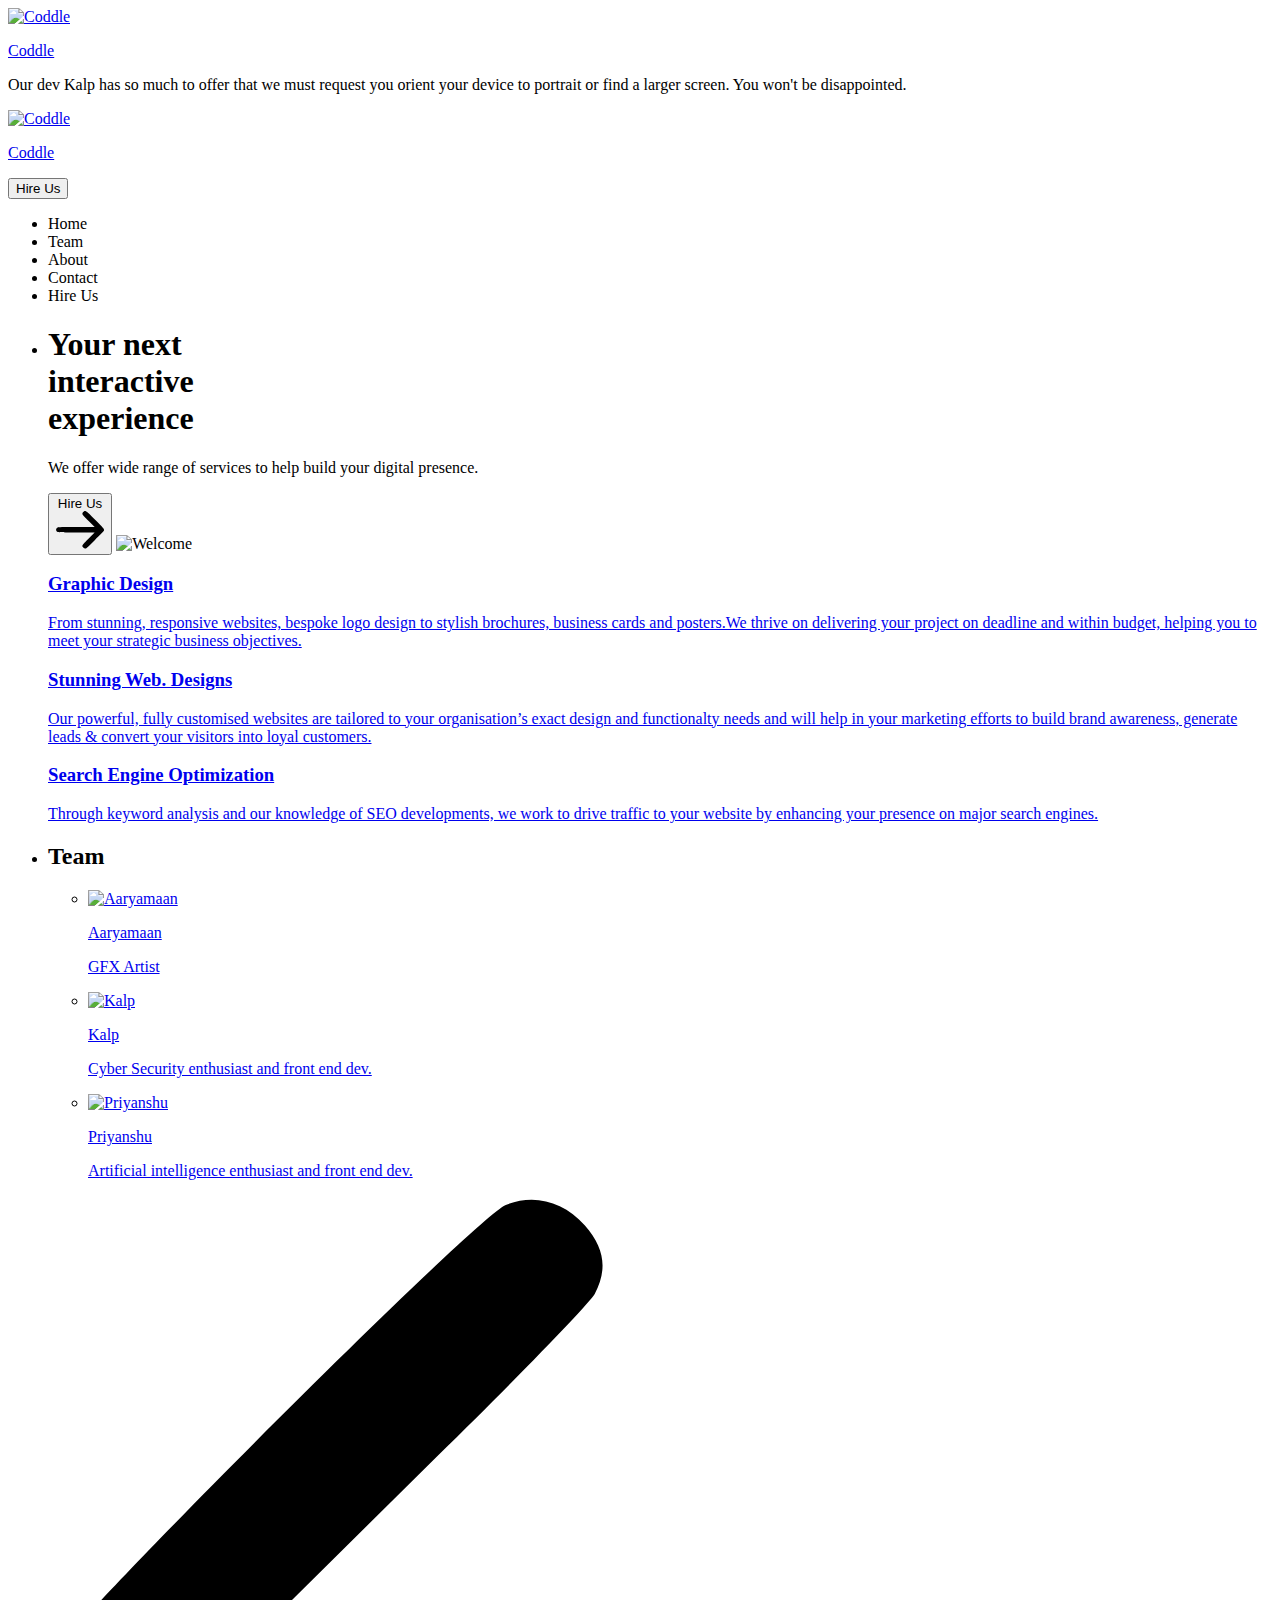
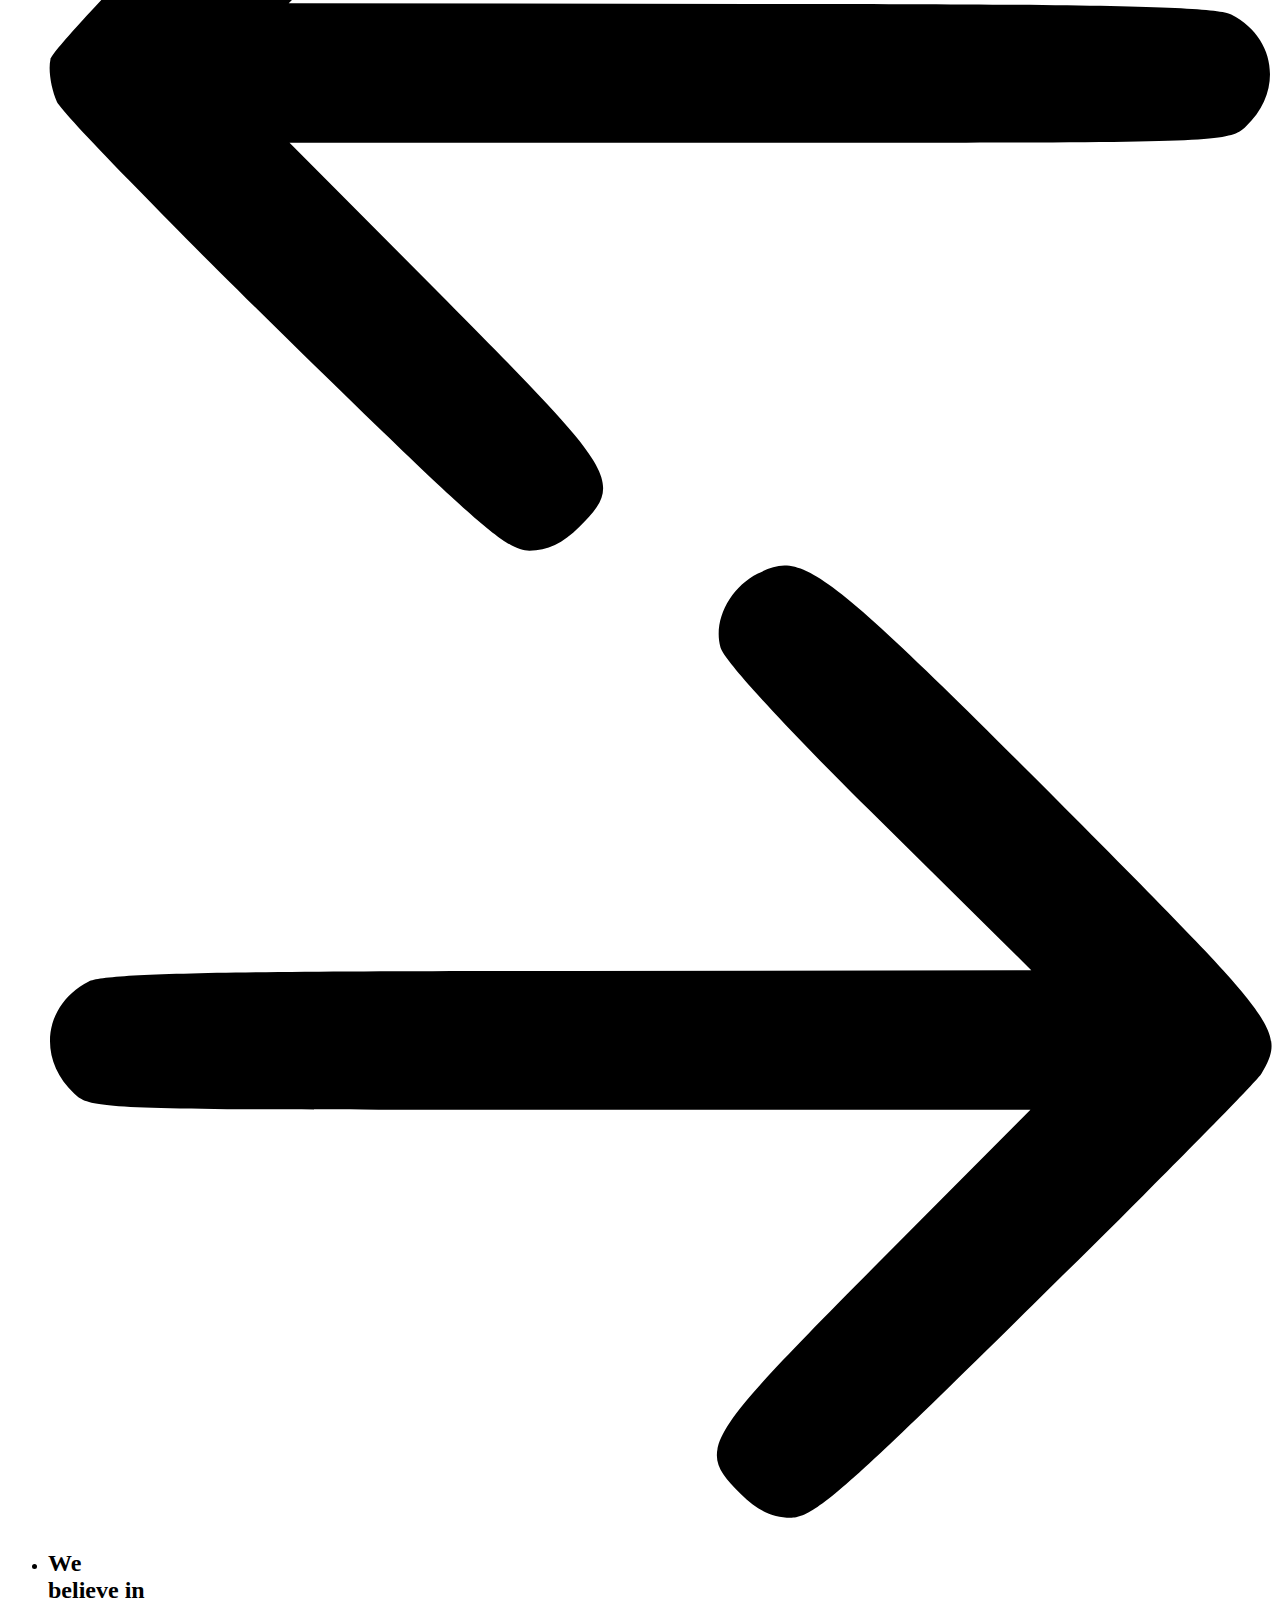
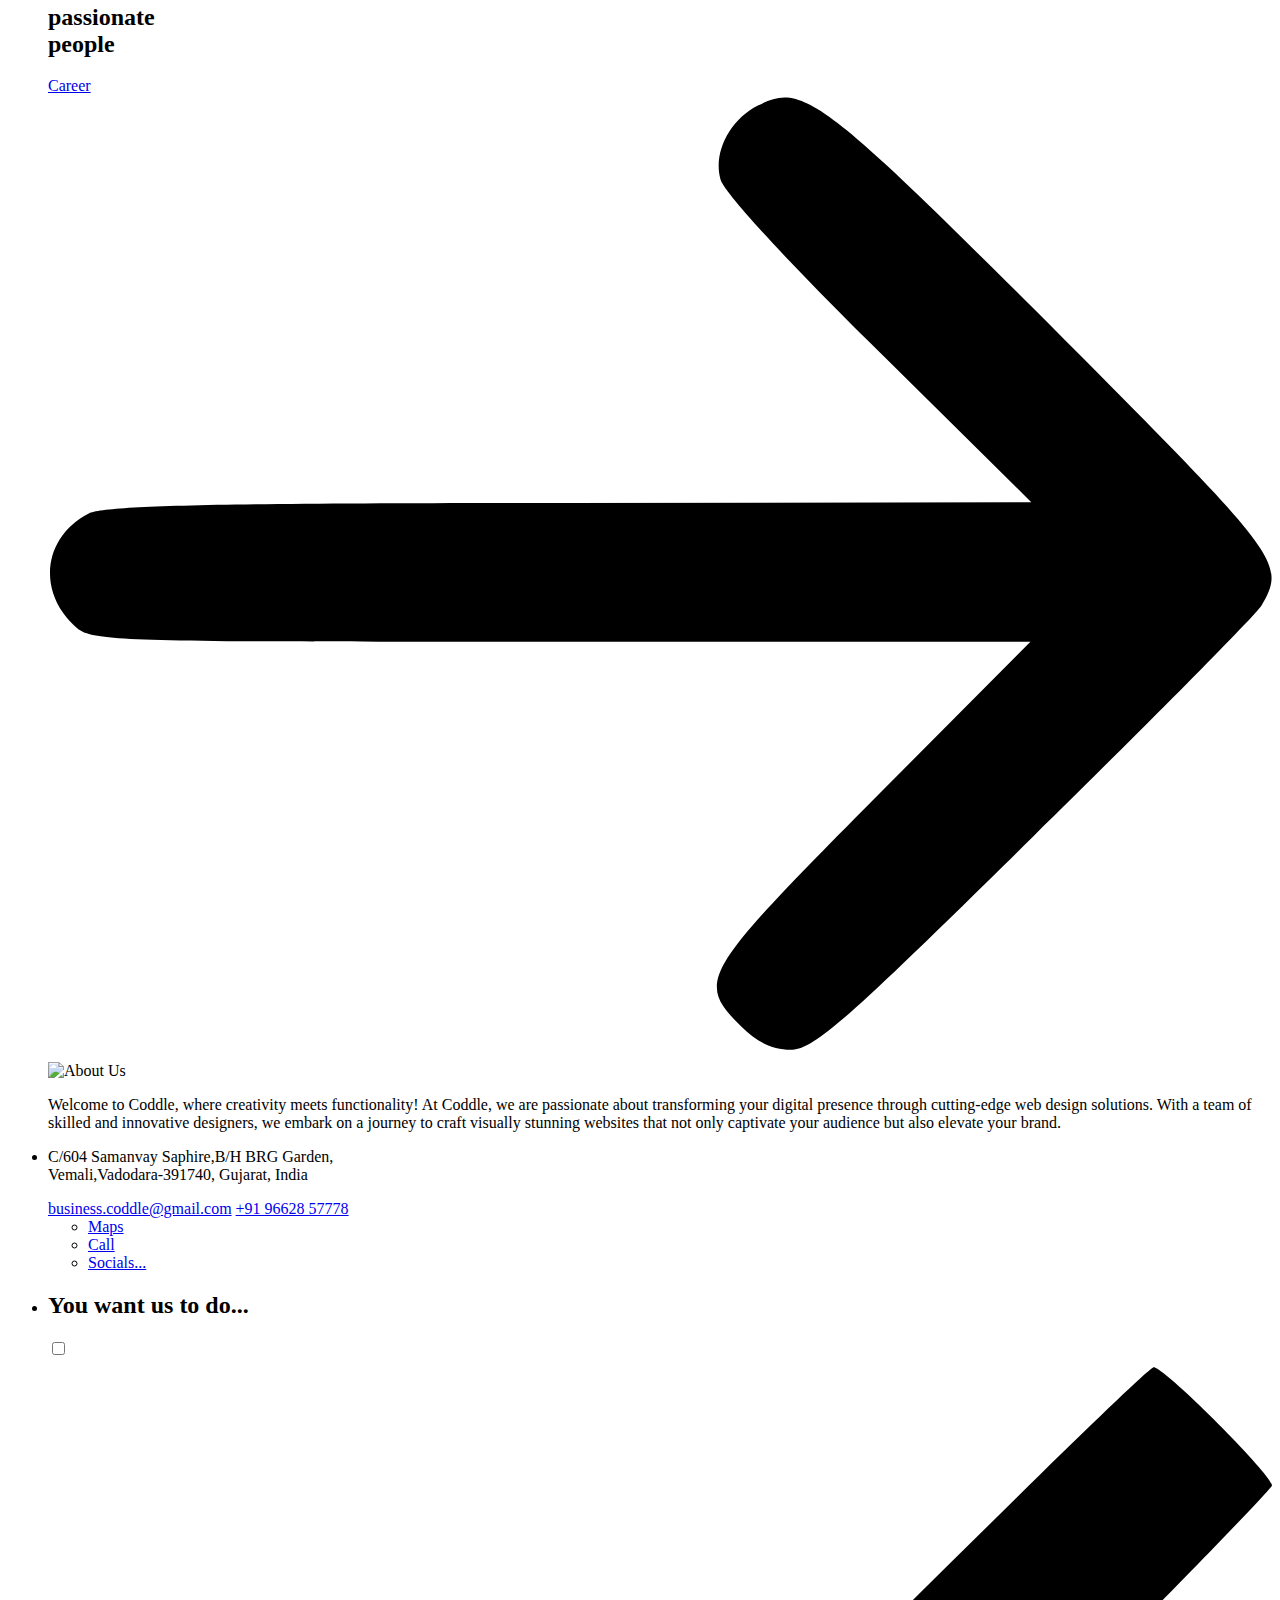
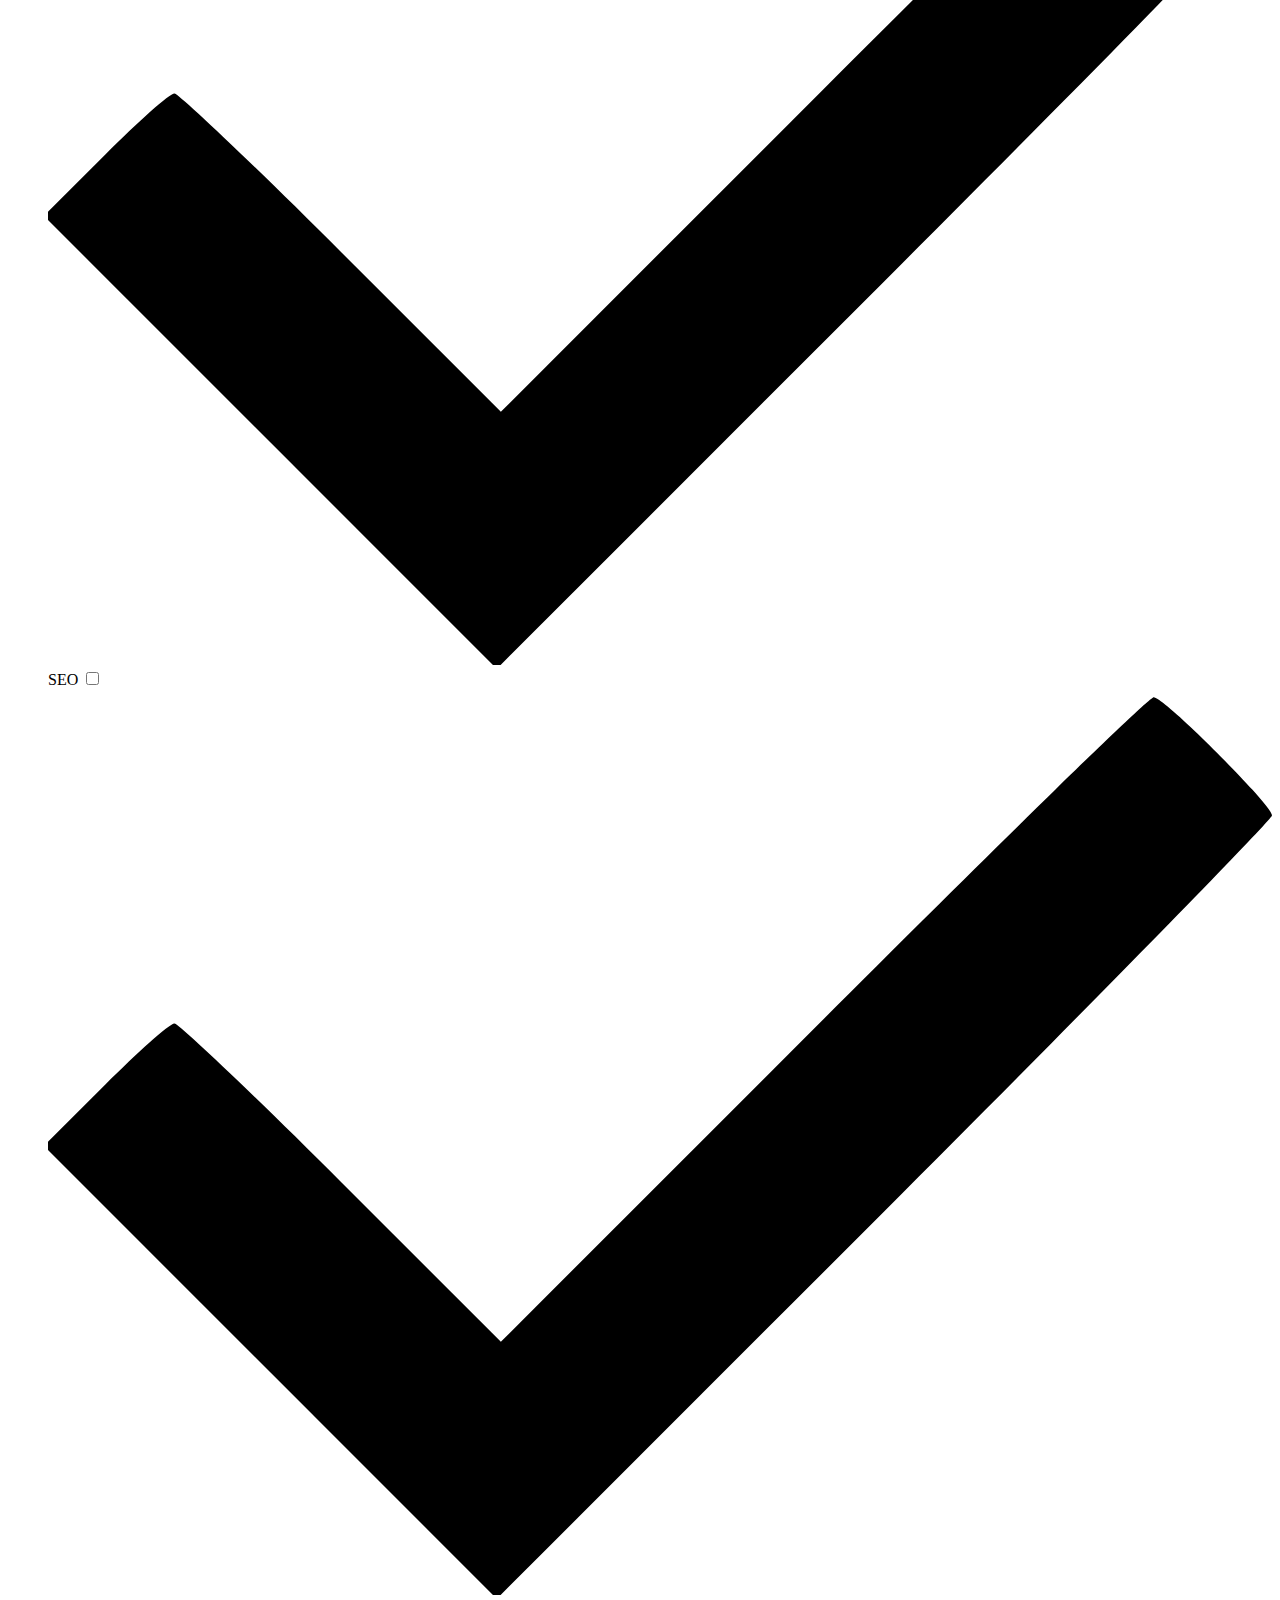
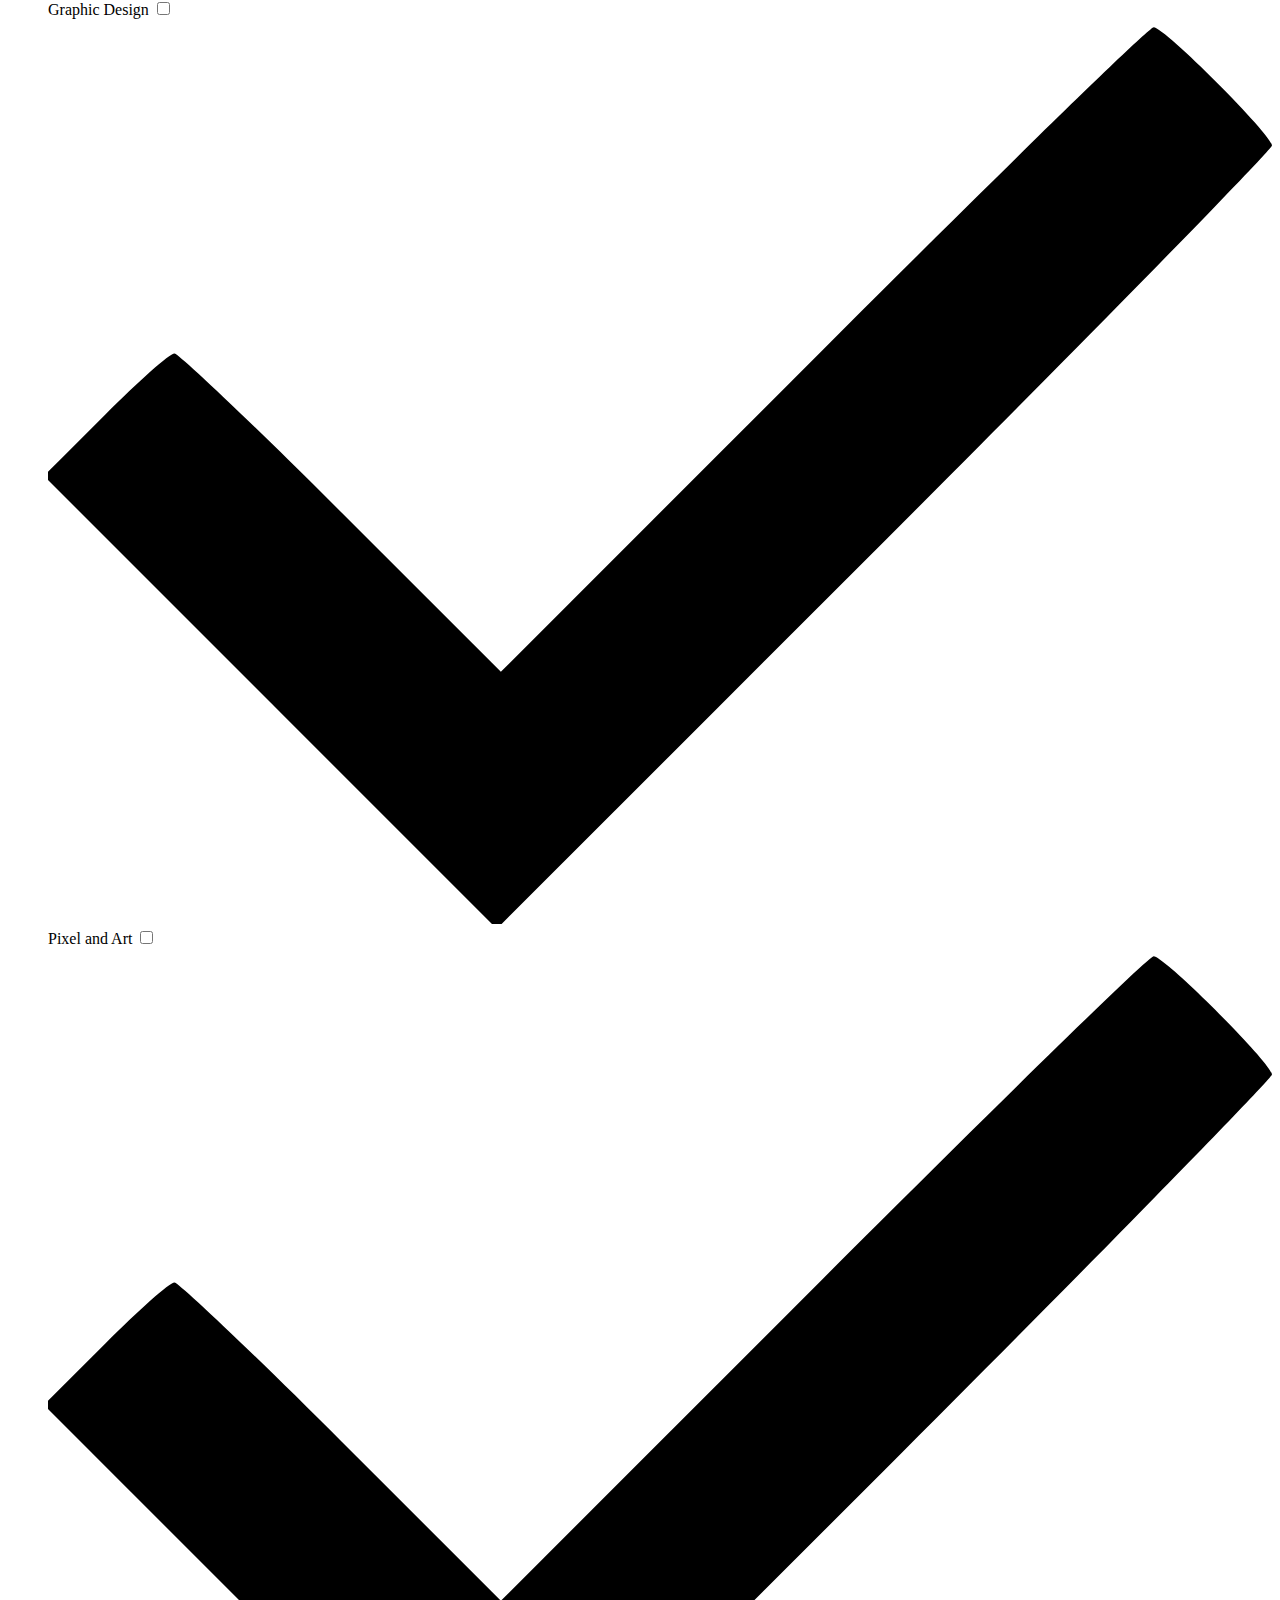
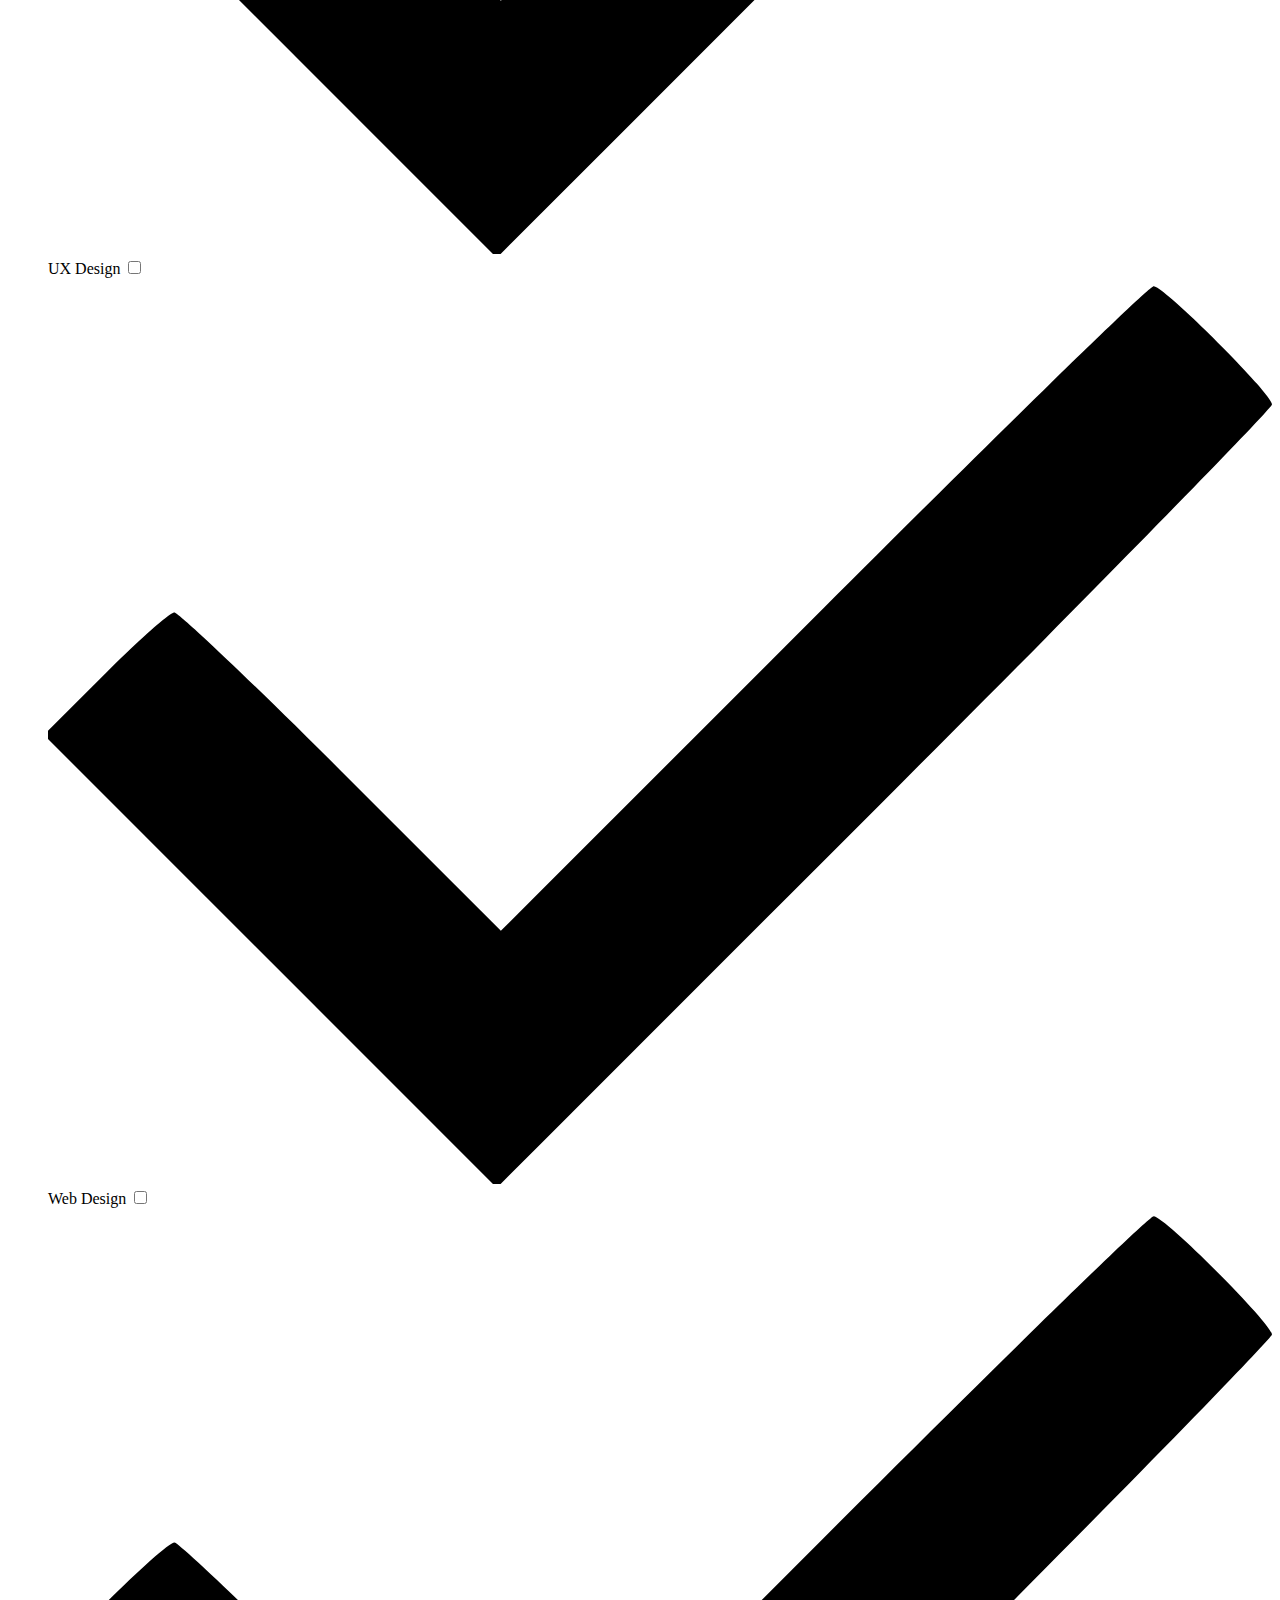
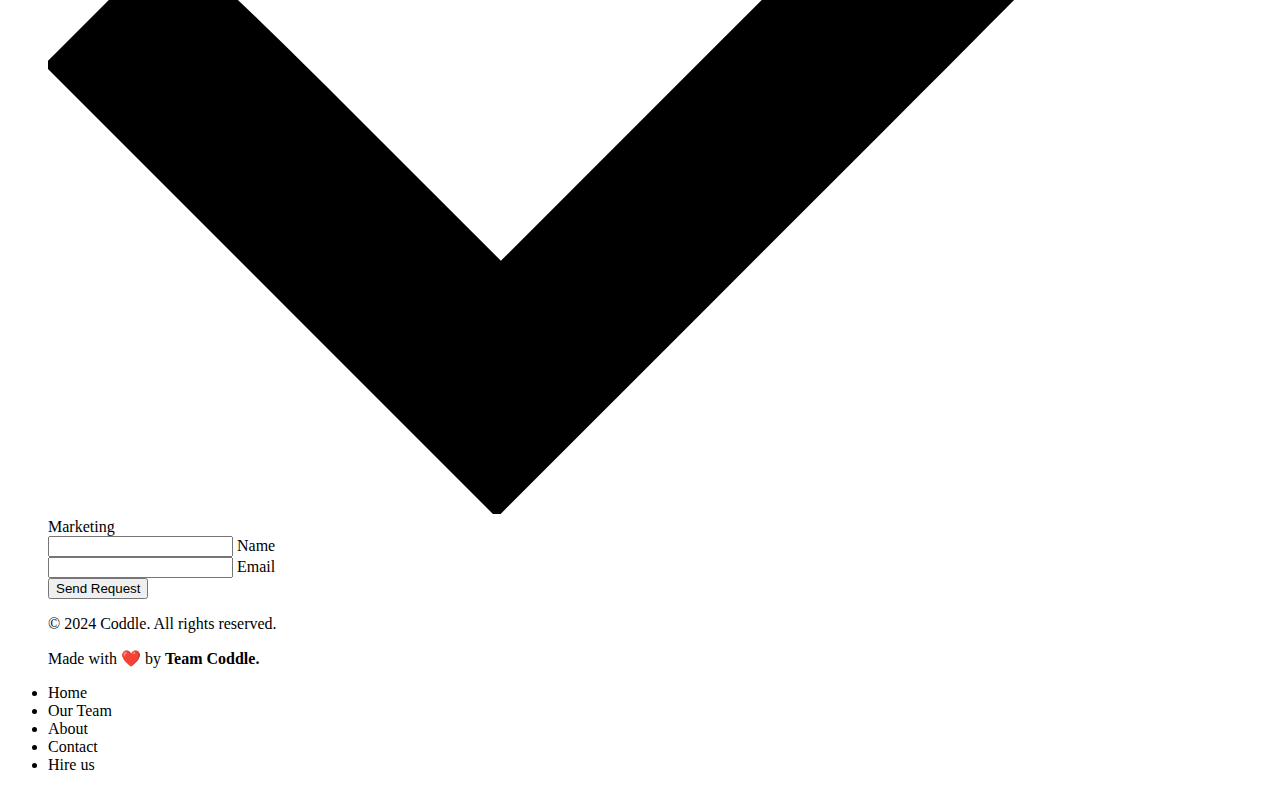
==== index.html @ 6ee75c83 "Add files via upload" ====
<!DOCTYPE html>
<html lang="en">
<head>
  <title>Coddle</title>
  <meta charset="utf-8">
  <meta name="viewport" content="width=device-width, initial-scale=1">
  <meta http-equiv="X-UA-Compatible" content="IE=edge">
  <meta name="description" content="HTML5 website">
  <meta name="keywords" content="global, portfolio, html, sass, jquery">
  
  <link rel="stylesheet" href="assets/css/main.css">
  <link rel="icon" type="image/x-icon" href="assets/img/logo.png">
</head>
<body>
<!-- notification for small viewports and landscape oriented smartphones -->
<div class="device-notification">
  <a class="device-notification--logo" href="https://coddle.42web.io">
    <img src="assets/img/logo.png" alt="Coddle">
    <p>Coddle</p>
  </a>
  <p class="device-notification--message">Our dev Kalp has so much to offer that we must request you orient your device to portrait or find a larger screen. You won't be disappointed.</p>
</div>

<div class="perspective effect-rotate-left">
  <div class="container"><div class="outer-nav--return"></div>
    <div id="viewport" class="l-viewport">
      <div class="l-wrapper">
        <header class="header">
          <a class="header--logo" href="https://coddle.42web.io">
            <img src="assets/img/logo.png" alt="Coddle">
            <p>Coddle</p>
          </a>
          <button class="header--cta cta">Hire Us</button>
          <div class="header--nav-toggle">
            <span></span>
          </div>
        </header>
        <nav class="l-side-nav">
          <ul class="side-nav">
            <li class="is-active"><span>Home</span></li>
            <li><span>Team</span></li>
            <li><span>About</span></li>
            <li><span>Contact</span></li>
            <li><span>Hire Us</span></li>
            <!-- To add itmens to nav bar -->
           <!-- <li><span>Map</span></li>
            <li><span>FAQ</span></li> -->
          </ul>
        </nav>
        <ul class="l-main-content main-content">
          <li class="l-section section section--is-active">
            <div class="intro">
              <div class="intro--banner">
                <h1>Your next<br>interactive<br>experience</h1>
                <p>We offer wide range of services to help build your digital presence.</p>
                <button class="cta">Hire Us
                  <svg version="1.1" id="Layer_1" xmlns="http://www.w3.org/2000/svg" xmlns:xlink="http://www.w3.org/1999/xlink" x="0px" y="0px" viewBox="0 0 150 118" style="enable-background:new 0 0 150 118;" xml:space="preserve">
                  <g transform="translate(0.000000,118.000000) scale(0.100000,-0.100000)">
                    <path d="M870,1167c-34-17-55-57-46-90c3-15,81-100,194-211l187-185l-565-1c-431,0-571-3-590-13c-55-28-64-94-18-137c21-20,33-20,597-20h575l-192-193C800,103,794,94,849,39c20-20,39-29,61-29c28,0,63,30,298,262c147,144,272,271,279,282c30,51,23,60-219,304C947,1180,926,1196,870,1167z"/>
                  </g>
                  </svg>
                  <span class="btn-background"></span>
                </button>
                <img src="assets/img/introduction-visual.png" alt="Welcome">
              </div>
              <div class="intro--options">
                <a href="#0" target="_blank">
                  <h3><strong>Graphic Design</strong></h3>
                  <p>From stunning, responsive websites, bespoke logo design to stylish brochures, business cards and posters.We thrive on delivering your project on deadline and within budget, helping you to meet your strategic business objectives.</p>
                  
                </a>
                <a href="#0" target="_blank">
                 <h3><strong>Stunning Web. Designs</strong></h3>
                  <p>Our powerful, fully customised websites are tailored to your organisation’s exact design and functionalty needs and will help in your marketing efforts to build brand awareness, generate leads & convert your visitors into loyal customers.</p>
                  
                </a>
                <a href="#0" target="_blank">
                  <h3><strong>Search Engine Optimization</strong></h3>
                  <p>Through keyword analysis and our knowledge of SEO developments, we work to drive traffic to your website by enhancing your presence on major search engines.</p>
                  
                </a>
              </div>
            </div>
          </li>
          <li class="l-section section">
            <div class="work">
              <h2>Team</h2>
              <div class="work--lockup">
                <ul class="slider">
                  <li class="slider--item slider--item-left">
                    <a href="https://www.linkedin.com/in/aaryamaan-champaneria-2a6585288/" target="_blank">
                      <div class="slider--item-image">
                        <img src="assets/img/arpro.gif" alt="Aaryamaan">
                      </div>
                      <p class="slider--item-title">Aaryamaan</p>
                      <p class="slider--item-description">GFX Artist</p>
                    </a>
                  </li>
                  <li class="slider--item slider--item-right">
                    <a href="https://www.linkedin.com/in/kalp-veer-953092201/" target="_blank">
                      <div class="slider--item-image">
                        <img src="assets/img/Kalp.jpeg" alt="Kalp">
                      </div>
                      <p class="slider--item-title">Kalp</p>
                      <p class="slider--item-description">Cyber Security enthusiast and front end dev.</p>
                    </a>
                  </li>
                  <li class="slider--item slider--item-center">
                    <a href="https://www.linkedin.com/in/priyanshu-bhati-908599273/" target="_blank">
                      <div class="slider--item-image">
                        <img src="assets/img/priyanshu.jpeg" alt="Priyanshu">
                      </div>
                      <p class="slider--item-title">Priyanshu</p>
                      <p class="slider--item-description">Artificial intelligence enthusiast and front end dev.</p>
                    </a>
                  </li>
                  <!--
                   <li class="slider--item slider--item-right">
                    <a href="#0" target="_blank">
                      <div class="slider--item-image">
                        <img src="assets/img/profile.png" alt="tbd">
                      </div>
                      <p class="slider--item-title">TBD</p>
                      <p class="slider--item-description">To be declared</p>
                    </a>
                  </li>
                  <li class="slider--item slider--item-right">
                    <a href="#0" target="_blank">
                      <div class="slider--item-image">
                        <img src="assets/img/profile.png" alt="tbd">
                      </div>
                      <p class="slider--item-title">TBD-2</p>
                      <p class="slider--item-description">To be declared</p>
                    </a>
                  </li>
                  <li class="slider--item slider--item-right">
                    <a href="#0" target="_blank">
                      <div class="slider--item-image">
                        <img src="assets/img/profile.png" alt="tbd">
                      </div>
                      <p class="slider--item-title">TBD-3</p>
                      <p class="slider--item-description">To be declared</p>
                    </a>
                  </li> -->
                </ul>
                <div class="slider--prev">
                  <svg version="1.1" id="Layer_1" xmlns="http://www.w3.org/2000/svg" xmlns:xlink="http://www.w3.org/1999/xlink" x="0px" y="0px"
                  viewBox="0 0 150 118" style="enable-background:new 0 0 150 118;" xml:space="preserve">
                  <g transform="translate(0.000000,118.000000) scale(0.100000,-0.100000)">
                    <path d="M561,1169C525,1155,10,640,3,612c-3-13,1-36,8-52c8-15,134-145,281-289C527,41,562,10,590,10c22,0,41,9,61,29
                    c55,55,49,64-163,278L296,510h575c564,0,576,0,597,20c46,43,37,109-18,137c-19,10-159,13-590,13l-565,1l182,180
                    c101,99,187,188,193,199c16,30,12,57-12,84C631,1174,595,1183,561,1169z"/>
                  </g>
                  </svg>
                </div>
                <div class="slider--next">
                  <svg version="1.1" id="Layer_1" xmlns="http://www.w3.org/2000/svg" xmlns:xlink="http://www.w3.org/1999/xlink" x="0px" y="0px" viewBox="0 0 150 118" style="enable-background:new 0 0 150 118;" xml:space="preserve">
                  <g transform="translate(0.000000,118.000000) scale(0.100000,-0.100000)">
                    <path d="M870,1167c-34-17-55-57-46-90c3-15,81-100,194-211l187-185l-565-1c-431,0-571-3-590-13c-55-28-64-94-18-137c21-20,33-20,597-20h575l-192-193C800,103,794,94,849,39c20-20,39-29,61-29c28,0,63,30,298,262c147,144,272,271,279,282c30,51,23,60-219,304C947,1180,926,1196,870,1167z"/>
                  </g>
                  </svg>
                </div>
              </div>
            </div>
          </li>
          <li class="l-section section">
            <div class="about">
              <div class="about--banner">
                <h2>We<br>believe in<br>passionate<br>people</h2>
                <a href="#0">Career
                  <span>
                    <svg version="1.1" id="Layer_1" xmlns="http://www.w3.org/2000/svg" xmlns:xlink="http://www.w3.org/1999/xlink" x="0px" y="0px" viewBox="0 0 150 118" style="enable-background:new 0 0 150 118;" xml:space="preserve">
                    <g transform="translate(0.000000,118.000000) scale(0.100000,-0.100000)">
                      <path d="M870,1167c-34-17-55-57-46-90c3-15,81-100,194-211l187-185l-565-1c-431,0-571-3-590-13c-55-28-64-94-18-137c21-20,33-20,597-20h575l-192-193C800,103,794,94,849,39c20-20,39-29,61-29c28,0,63,30,298,262c147,144,272,271,279,282c30,51,23,60-219,304C947,1180,926,1196,870,1167z"/>
                    </g>
                    </svg>
                  </span>
                </a>
                <img src="assets/img/about-visual.png" alt="About Us">
              </div>
              <p>Welcome to Coddle, where creativity meets functionality! At Coddle, we are passionate about transforming your digital presence through cutting-edge web design solutions. With a team of skilled and innovative designers, we embark on a journey to craft visually stunning websites that not only captivate your audience but also elevate your brand.</p>
              <!--
              <div class="about--options">
                <a href="#0">
                  <h3>Content-1</h3>
                </a>
                <a href="#0">
                  <h3>Content-2</h3>
                </a>
                <a href="#0">
                  <h3>Content-3</h3>
                </a>
              </div> -->
            </div>
          </li>
          <li class="l-section section">
            <div class="contact">
              <div class="contact--lockup">
                <div class="modal">
                  <div class="modal--information">
                    <p>C/604 Samanvay Saphire,B/H BRG Garden,<br> Vemali,Vadodara-391740, Gujarat, India</p>
                    <a href="mailto:business.coddle@gmail.com">business.coddle@gmail.com</a>
                    <a href="tel:+91 96628 57778">+91 96628 57778</a>
                  </div>
                  <ul class="modal--options">
                    <li><a href="https://maps.app.goo.gl/5tWnn2shnhGqbzkJ9">Maps</a></li>
                    <li><a href="tel:+91 96628 57778">Call</a></li>
                    <li><a href="sociopage.html">Socials...</a></li>
                  </ul>
                </div>
              </div>
            </div>
          </li>
          <li class="l-section section">
            <div class="hire">
              <h2>You want us to do...</h2>
              <!-- form linking to mysql is remaining tbd by kalp -->
              <form class="work-request" method="POST" action="https://script.google.com/macros/s/AKfycbwTh-SAxsrQaT-_3wgmu1QjkhP5TtDRYBodDwuHUYbqRyIu_53jgc2nD4y0Cl__u_U/exec" name="clientinq">
                <div class="work-request--options">
                  <span class="options-a">
                    <input id="opt-1" type="checkbox" value="SEO" name="SEO">
                    <label for="opt-1">
                      <svg version="1.1" id="Layer_1" xmlns="http://www.w3.org/2000/svg" xmlns:xlink="http://www.w3.org/1999/xlink" x="0px" y="0px"
                      viewBox="0 0 150 111" style="enable-background:new 0 0 150 111;" xml:space="preserve">
                      <g transform="translate(0.000000,111.000000) scale(0.100000,-0.100000)">
                        <path d="M950,705L555,310L360,505C253,612,160,700,155,700c-6,0-44-34-85-75l-75-75l278-278L550-5l475,475c261,261,475,480,475,485c0,13-132,145-145,145C1349,1100,1167,922,950,705z"/>
                      </g>
                      </svg>
                      SEO 
                    </label>
                    <input id="opt-2" type="checkbox" value="Graphic Design" name="Graphic Design">
                    <label for="opt-2">
                      <svg version="1.1" id="Layer_1" xmlns="http://www.w3.org/2000/svg" xmlns:xlink="http://www.w3.org/1999/xlink" x="0px" y="0px"
                      viewBox="0 0 150 111" style="enable-background:new 0 0 150 111;" xml:space="preserve">
                      <g transform="translate(0.000000,111.000000) scale(0.100000,-0.100000)">
                        <path d="M950,705L555,310L360,505C253,612,160,700,155,700c-6,0-44-34-85-75l-75-75l278-278L550-5l475,475c261,261,475,480,475,485c0,13-132,145-145,145C1349,1100,1167,922,950,705z"/>
                      </g>
                      </svg>
                      Graphic Design
                    </label>
                    <input id="opt-3" type="checkbox" value="Pixel Art" name="Pixel Art">
                    <label for="opt-3">
                      <svg version="1.1" id="Layer_1" xmlns="http://www.w3.org/2000/svg" xmlns:xlink="http://www.w3.org/1999/xlink" x="0px" y="0px"
                      viewBox="0 0 150 111" style="enable-background:new 0 0 150 111;" xml:space="preserve">
                      <g transform="translate(0.000000,111.000000) scale(0.100000,-0.100000)">
                        <path d="M950,705L555,310L360,505C253,612,160,700,155,700c-6,0-44-34-85-75l-75-75l278-278L550-5l475,475c261,261,475,480,475,485c0,13-132,145-145,145C1349,1100,1167,922,950,705z"/>
                      </g>
                      </svg>
                      Pixel and Art
                    </label>
                  </span>
                  <span class="options-b">
                    <input id="opt-4" type="checkbox" value="UX Design" name="UX Design">
                    <label for="opt-4">
                      <svg version="1.1" id="Layer_1" xmlns="http://www.w3.org/2000/svg" xmlns:xlink="http://www.w3.org/1999/xlink" x="0px" y="0px"
                      viewBox="0 0 150 111" style="enable-background:new 0 0 150 111;" xml:space="preserve">
                      <g transform="translate(0.000000,111.000000) scale(0.100000,-0.100000)">
                        <path d="M950,705L555,310L360,505C253,612,160,700,155,700c-6,0-44-34-85-75l-75-75l278-278L550-5l475,475c261,261,475,480,475,485c0,13-132,145-145,145C1349,1100,1167,922,950,705z"/>
                      </g>
                      </svg>
                      UX Design
                    </label>
                    <input id="opt-5" type="checkbox" value="Web Design" name="Web Design">
                    <label for="opt-5">
                      <svg version="1.1" id="Layer_1" xmlns="http://www.w3.org/2000/svg" xmlns:xlink="http://www.w3.org/1999/xlink" x="0px" y="0px"
                      viewBox="0 0 150 111" style="enable-background:new 0 0 150 111;" xml:space="preserve">
                      <g transform="translate(0.000000,111.000000) scale(0.100000,-0.100000)">
                        <path d="M950,705L555,310L360,505C253,612,160,700,155,700c-6,0-44-34-85-75l-75-75l278-278L550-5l475,475c261,261,475,480,475,485c0,13-132,145-145,145C1349,1100,1167,922,950,705z"/>
                      </g>
                      </svg>
                      Web Design
                    </label>
                    <input id="opt-6" type="checkbox" value="Marketing" name="Marketing">
                    <label for="opt-6">
                      <svg version="1.1" id="Layer_1" xmlns="http://www.w3.org/2000/svg" xmlns:xlink="http://www.w3.org/1999/xlink" x="0px" y="0px"
                      viewBox="0 0 150 111" style="enable-background:new 0 0 150 111;" xml:space="preserve">
                      <g transform="translate(0.000000,111.000000) scale(0.100000,-0.100000)">
                        <path d="M950,705L555,310L360,505C253,612,160,700,155,700c-6,0-44-34-85-75l-75-75l278-278L550-5l475,475c261,261,475,480,475,485c0,13-132,145-145,145C1349,1100,1167,922,950,705z"/>
                      </g>
                      </svg>
                      Marketing
                    </label>
                  </span>
                </div>
                <div class="work-request--information">
                  <div class="information-name">
                    <input id="name" type="text" spellcheck="false" name="Name" required>
                    <label for="name">Name</label>
                  </div>
                  <div class="information-email">
                    <input id="email" type="email" spellcheck="false" name="email" required>
                    <label for="email">Email</label>
                  </div>
                </div>
               <input type="submit" value="Send Request"><br>
                <p class="info-copyright">
            © 2024 Coddle. All rights reserved.</p>
            <p class="info-credits">Made with ❤️ by <strong>Team Coddle.</strong></p>
                
                
                    </g>
                    </svg>
                  </span>
                </a>
                
              </form>
            </div>
          </li>
        </ul>
      </div>
    </div>
  </div>
  <ul class="outer-nav">
    <li class="is-active">Home</li>
    <li>Our Team</li>
    <li>About</li>
    <li>Contact</li>
    <li>Hire us</li>
    
  </ul>
</div>

<script src="https://ajax.googleapis.com/ajax/libs/jquery/2.2.4/jquery.min.js"></script>
<script>window.jQuery || document.write('<script src="assets/js/vendor/jquery-2.2.4.min.js"><\/script>')</script>
<script src="assets/js/functions-min.js"></script>
</body> 
</html>
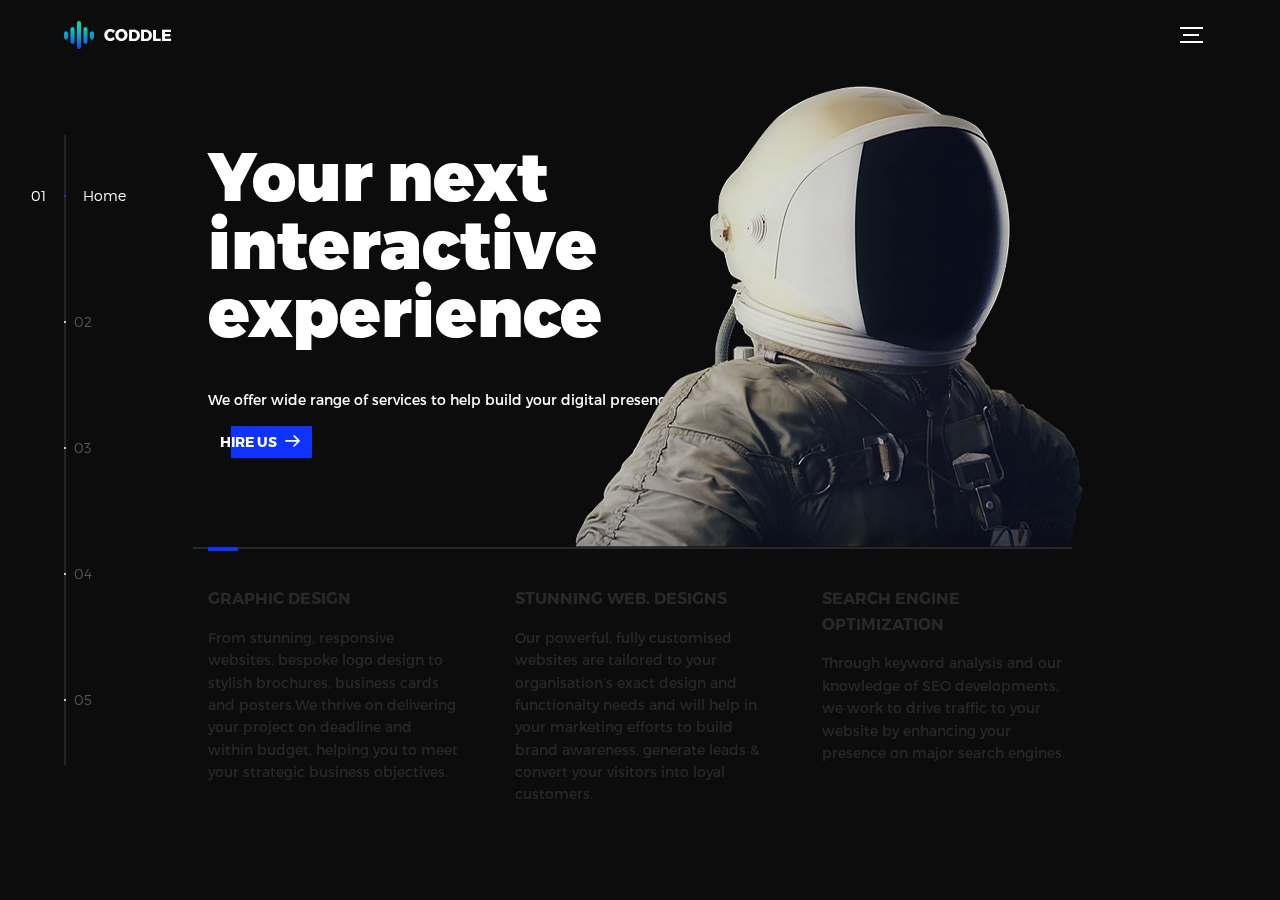
==== commit 2e2272c1: "Update index.html" ====
--- a/index.html
+++ b/index.html
@@ -250,7 +250,7 @@
                     </label>
                   </span>
                   <span class="options-b">
-                    <input id="opt-4" type="checkbox" value="UX Design" name="UX Design">
+                    <input id="opt-4" type="checkbox" value="Revamp" name="Revamp">
                     <label for="opt-4">
                       <svg version="1.1" id="Layer_1" xmlns="http://www.w3.org/2000/svg" xmlns:xlink="http://www.w3.org/1999/xlink" x="0px" y="0px"
                       viewBox="0 0 150 111" style="enable-background:new 0 0 150 111;" xml:space="preserve">
@@ -270,7 +270,7 @@
                       </svg>
                       Web Design
                     </label>
-                    <input id="opt-6" type="checkbox" value="Marketing" name="Marketing">
+                    <input id="opt-6" type="checkbox" value="UI/UX" name="UI/UX">
                     <label for="opt-6">
                       <svg version="1.1" id="Layer_1" xmlns="http://www.w3.org/2000/svg" xmlns:xlink="http://www.w3.org/1999/xlink" x="0px" y="0px"
                       viewBox="0 0 150 111" style="enable-background:new 0 0 150 111;" xml:space="preserve">
--- a/assets/css/main.css
+++ b/assets/css/main.css
@@ -0,0 +1,2 @@
+@font-face{font-family:'Montserrat';src:url("fonts/Montserrat-Black.eot");src:local("☺"),url("fonts/Montserrat-Black.woff") format("woff"),url("fonts/Montserrat-Black.ttf") format("truetype"),url("fonts/Montserrat-Black.svg") format("svg");font-weight:900;font-style:normal}@font-face{font-family:'Montserrat';src:url("fonts/Montserrat-Bold.eot");src:local("☺"),url("fonts/Montserrat-Bold.woff") format("woff"),url("fonts/Montserrat-Bold.ttf") format("truetype"),url("fonts/Montserrat-Bold.svg") format("svg");font-weight:700;font-style:normal}@font-face{font-family:'Montserrat';src:url("fonts/Montserrat-Regular.eot");src:local("☺"),url("fonts/Montserrat-Regular.woff") format("woff"),url("fonts/Montserrat-Regular.ttf") format("truetype"),url("fonts/Montserrat-Regular.svg") format("svg");font-weight:400;font-style:normal}@font-face{font-family:'Montserrat';src:url("fonts/Montserrat-Light.eot");src:local("☺"),url("fonts/Montserrat-Light.woff") format("woff"),url("fonts/Montserrat-Light.ttf") format("truetype"),url("fonts/Montserrat-Light.svg") format("svg");font-weight:300;font-style:normal}/*! normalize.css v3.0.2 | MIT License | git.io/normalize */html{font-family:sans-serif;-ms-text-size-adjust:100%;-webkit-text-size-adjust:100%}body{margin:0}article,aside,details,figcaption,figure,footer,header,hgroup,main,menu,nav,section,summary{display:block}audio,canvas,progress,video{display:inline-block;vertical-align:baseline}audio:not([controls]){display:none;height:0}[hidden],template{display:none}a{background-color:transparent}a:active,a:hover{outline:0}abbr[title]{border-bottom:1px dotted}b,strong{font-weight:bold}dfn{font-style:italic}h1{font-size:2em;margin:0.67em 0}mark{background:#ff0;color:#000}small{font-size:80%}sub,sup{font-size:75%;line-height:0;position:relative;vertical-align:baseline}sup{top:-0.5em}sub{bottom:-0.25em}img{border:0}svg:not(:root){overflow:hidden}figure{margin:1em 40px}hr{box-sizing:content-box;height:0}pre{overflow:auto}code,kbd,pre,samp{font-family:monospace, monospace;font-size:1em}button,input,optgroup,select,textarea{color:inherit;font:inherit;margin:0}button{overflow:visible}button,select{text-transform:none}button,html input[type="button"],input[type="reset"],input[type="submit"]{-webkit-appearance:button;cursor:pointer}button[disabled],html input[disabled]{cursor:default}button::-moz-focus-inner,input::-moz-focus-inner{border:0;padding:0}input{line-height:normal}input[type="checkbox"],input[type="radio"]{box-sizing:border-box;padding:0}input[type="number"]::-webkit-inner-spin-button,input[type="number"]::-webkit-outer-spin-button{height:auto}input[type="search"]{-webkit-appearance:textfield;box-sizing:content-box}input[type="search"]::-webkit-search-cancel-button,input[type="search"]::-webkit-search-decoration{-webkit-appearance:none}fieldset{border:1px solid #c0c0c0;margin:0 2px;padding:0.35em 0.625em 0.75em}legend{border:0;padding:0}textarea{overflow:auto}optgroup{font-weight:bold}table{border-collapse:collapse;border-spacing:0}td,th{padding:0}::-moz-selection{background:#FFF498}::selection{background:#FFF498}::-moz-selection{background:#FFF498}img::-moz-selection{background:transparent}img::selection{background:transparent}img::-moz-selection{background:transparent}body{-webkit-tap-highlight-color:#FFF498}body{background-color:#0c0c0c;font-size:14px;line-height:1.6;font-family:"Montserrat",sans-serif;color:#fff;-webkit-font-smoothing:antialiased;-webkit-text-size-adjust:100%}.l-viewport{position:relative;width:100%;height:100vh;box-shadow:0 0 45px 5px rgba(0,0,0,0.85);overflow:hidden}.l-wrapper{position:relative;width:1440px;max-width:90%;height:100%;margin:0 auto}.l-side-nav{position:absolute;left:0;display:-webkit-box;display:-webkit-flex;display:-ms-flexbox;display:flex;height:100%;-webkit-box-align:center;-webkit-align-items:center;-ms-flex-align:center;align-items:center}.l-side-nav::before{content:"";position:absolute;top:50%;left:0;-webkit-transform:translateY(-50%);transform:translateY(-50%);width:2px;height:70%;max-height:750px;background-color:#555;opacity:.35;z-index:10}@media (max-width: 1180px){.l-side-nav{display:none}}.l-main-content{position:relative;width:100%;height:100%;margin:0;padding:0;list-style:none}.l-section{position:absolute;width:100%;height:100%}.device-notification{display:none;position:fixed;top:0;left:0;width:100%;height:100%;-webkit-box-orient:vertical;-webkit-box-direction:normal;-webkit-flex-direction:column;-ms-flex-direction:column;flex-direction:column;-webkit-box-align:center;-webkit-align-items:center;-ms-flex-align:center;-ms-grid-row-align:center;align-items:center;-webkit-box-pack:center;-webkit-justify-content:center;-ms-flex-pack:center;justify-content:center;background-color:#0c0c0c;z-index:12}.device-notification--logo{display:-webkit-box;display:-webkit-flex;display:-ms-flexbox;display:flex;-webkit-box-align:center;-webkit-align-items:center;-ms-flex-align:center;align-items:center;text-decoration:none;color:#fff}.device-notification--logo p{margin:0 0 0 10px;font-size:16px;font-weight:700;text-transform:uppercase}.device-notification--message{width:70%;margin:30px 0 0 0;font-weight:700;text-align:center}@media (max-width: 767px) and (min-width: 601px) and (max-height: 680px){.device-notification{display:-webkit-box;display:-webkit-flex;display:-ms-flexbox;display:flex}}@media (max-width: 600px) and (min-width: 480px) and (max-height: 580px){.device-notification{display:-webkit-box;display:-webkit-flex;display:-ms-flexbox;display:flex}}@media (max-width: 736px) and (min-width: 360px) and (orientation: landscape){.device-notification{display:-webkit-box;display:-webkit-flex;display:-ms-flexbox;display:flex}}@media(max-width: 359px){.device-notification{display:-webkit-box;display:-webkit-flex;display:-ms-flexbox;display:flex}}.section{opacity:0;visibility:hidden;-webkit-transition:opacity .4s ease-in-out,visibility 0s .4s;transition:opacity .4s ease-in-out,visibility 0s .4s}.section--is-active{opacity:1;visibility:visible;z-index:1;-webkit-transition:opacity .4s ease-in-out .4s;transition:opacity .4s ease-in-out .4s}.section--next{-webkit-transform:translateY(-45px);transform:translateY(-45px);-webkit-transition:-webkit-transform .4s ease-in-out;transition:-webkit-transform .4s ease-in-out;transition:transform .4s ease-in-out;transition:transform .4s ease-in-out, -webkit-transform .4s ease-in-out}.section--prev{-webkit-transform:translateY(45px);transform:translateY(45px);-webkit-transition:-webkit-transform .4s ease-in-out;transition:-webkit-transform .4s ease-in-out;transition:transform .4s ease-in-out;transition:transform .4s ease-in-out, -webkit-transform .4s ease-in-out}.header{position:absolute;top:0;left:0;display:-webkit-box;display:-webkit-flex;display:-ms-flexbox;display:flex;width:100%;height:70px;-webkit-box-align:center;-webkit-align-items:center;-ms-flex-align:center;align-items:center;-webkit-box-pack:justify;-webkit-justify-content:space-between;-ms-flex-pack:justify;justify-content:space-between;z-index:10}.header--logo{display:-webkit-box;display:-webkit-flex;display:-ms-flexbox;display:flex;-webkit-box-align:center;-webkit-align-items:center;-ms-flex-align:center;align-items:center;text-decoration:none;color:#fff}.header--logo p{margin:0 0 0 10px;font-size:16px;font-weight:700;text-transform:uppercase}.header--nav-toggle{display:-webkit-box;display:-webkit-flex;display:-ms-flexbox;display:flex;width:50px;height:50px;-webkit-box-orient:vertical;-webkit-box-direction:normal;-webkit-flex-direction:column;-ms-flex-direction:column;flex-direction:column;-webkit-box-align:center;-webkit-align-items:center;-ms-flex-align:center;align-items:center;-webkit-box-pack:center;-webkit-justify-content:center;-ms-flex-pack:center;justify-content:center;cursor:pointer}.header--nav-toggle span,.header--nav-toggle::before,.header--nav-toggle::after{content:"";position:relative;width:16px;height:2px;background-color:#fff}.header--nav-toggle::before{bottom:5px;width:23px}.header--nav-toggle::after{top:5px;width:23px}.header--cta{position:absolute;top:50%;left:50%;-webkit-transform:translate(-50%, -50%);transform:translate(-50%, -50%);padding:0 20px;line-height:30px;text-decoration:none;color:#fff;font-weight:700;text-transform:uppercase;background-color:#0f33ff;border:none;opacity:0;visibility:hidden;-webkit-transition:opacity .4s ease-in-out,visibility 0s .4s;transition:opacity .4s ease-in-out,visibility 0s .4s}.header--cta:focus{outline:none}.header--cta.is-active{opacity:1;visibility:visible;-webkit-transition:opacity .4s ease-in-out .4s;transition:opacity .4s ease-in-out .4s}@media (max-width: 767px){.header--cta{display:none}}.side-nav{position:relative;display:-webkit-box;display:-webkit-flex;display:-ms-flexbox;display:flex;width:100px;height:70%;max-height:750px;-webkit-box-orient:vertical;-webkit-box-direction:normal;-webkit-flex-direction:column;-ms-flex-direction:column;flex-direction:column;-webkit-justify-content:space-around;-ms-flex-pack:distribute;justify-content:space-around;margin:0;padding:0;list-style-position:inside;z-index:10}.side-nav>li{position:relative;top:-5px;color:#fff;font-size:6px;cursor:pointer}.side-nav>li span{position:relative;top:3px;left:10px;color:#fff;font-size:14px;font-weight:300;opacity:0;visibility:hidden}.side-nav>li::before{position:absolute;top:3px;left:10px;color:#555;font-size:14px;font-weight:300}.side-nav li:nth-child(1)::before{content:"01"}.side-nav li:nth-child(2)::before{content:"02"}.side-nav li:nth-child(3)::before{content:"03"}.side-nav li:nth-child(4)::before{content:"04"}.side-nav li:nth-child(5)::before{content:"05"}.side-nav li.is-active{color:#0f33ff;-webkit-transition:color .4s ease-in-out;transition:color .4s ease-in-out}.side-nav li.is-active span{opacity:1;visibility:visible;-webkit-transition:opacity .4s ease-in-out;transition:opacity .4s ease-in-out}.side-nav li.is-active::before{left:-33px;color:#fff}.intro{position:relative;display:-webkit-box;display:-webkit-flex;display:-ms-flexbox;display:flex;width:900px;max-width:75%;height:100%;-webkit-box-orient:vertical;-webkit-box-direction:normal;-webkit-flex-direction:column;-ms-flex-direction:column;flex-direction:column;-webkit-box-pack:center;-webkit-justify-content:center;-ms-flex-pack:center;justify-content:center;margin:0 auto}@media (max-width: 1180px){.intro{max-width:100%}}.intro--banner{position:relative;height:475px}.intro--banner::before{content:"";position:absolute;bottom:20px;left:-15px;right:0;height:2px;background-color:#282828}.intro--banner::after{content:"";position:absolute;bottom:18px;left:0;width:30px;height:4px;background-color:#0f33ff}.intro--banner h1{position:relative;font-size:68px;font-weight:900;line-height:1;z-index:1}.intro--banner button{position:relative;padding:5px 17px 5px 12px;font-weight:700;text-transform:uppercase;background-color:transparent;border:none}.intro--banner button .btn-background{position:absolute;top:0;left:23px;right:0;height:100%;background-color:#0f33ff;z-index:-1;-webkit-transition:left .2s ease-in-out;transition:left .2s ease-in-out}.intro--banner button:hover .btn-background{left:0}.intro--banner button:focus{outline:none}.intro--banner button svg{position:relative;left:5px;width:15px;fill:#fff}.intro--banner img{position:absolute;bottom:21px;right:-12px}.intro--options{display:-webkit-box;display:-webkit-flex;display:-ms-flexbox;display:flex;-webkit-box-pack:justify;-webkit-justify-content:space-between;-ms-flex-pack:justify;justify-content:space-between;margin:0;padding:0;list-style:none}.intro--options>a{max-width:250px;text-decoration:none;color:#282828;-webkit-transition:color .2s ease-in-out;transition:color .2s ease-in-out}.intro--options>a:hover{color:#fff}.intro--options h3{font-size:16px;text-transform:uppercase}.intro--options p{margin-bottom:0}@media (max-width: 900px){.intro--banner{height:380px}.intro--banner h1{font-size:55px}.intro--banner img{width:430px}.intro--options>a{margin-right:30px}.intro--options>a:last-child{margin-right:0}}@media (max-width: 767px){.intro--banner{height:305px}.intro--banner h1{font-size:44px}.intro--banner img{width:330px}.intro--options{display:block}.intro--options>a{display:block;max-width:100%;margin:0 0 30px 0}.intro--options>a:last-child{margin-bottom:0}}@media (max-width: 600px){.intro--banner{height:360px}.intro--banner h1{font-size:55px}.intro--banner img{display:none}}@media (max-width: 600px) and (max-height: 750px){.intro--banner{height:auto}.intro--banner::before,.intro--banner::after{display:none}.intro--banner h1{margin-top:0}.intro--options{display:none}}.work{position:relative;display:-webkit-box;display:-webkit-flex;display:-ms-flexbox;display:flex;width:960px;max-width:80%;height:100%;-webkit-box-orient:vertical;-webkit-box-direction:normal;-webkit-flex-direction:column;-ms-flex-direction:column;flex-direction:column;-webkit-box-pack:center;-webkit-justify-content:center;-ms-flex-pack:center;justify-content:center;margin:0 auto}@media (max-width: 1180px){.work{max-width:100%}}.work h2{margin:0 0 20px 0;font-size:30px;text-align:center}.work--lockup{position:relative}.work--lockup .slider{position:relative;display:-webkit-box;display:-webkit-flex;display:-ms-flexbox;display:flex;width:80%;margin:0 auto;padding:0;list-style:none}.work--lockup .slider--item{position:absolute;display:none;text-align:center}.work--lockup .slider--item a{text-decoration:none;color:#858585}.work--lockup .slider--item-title{margin-top:10px;font-size:12px;font-weight:700;text-transform:uppercase}.work--lockup .slider--item-description{display:none;max-width:250px;margin:0 auto}.work--lockup .slider--item-image{width:150px;height:150px;margin:0 auto;border-radius:50%;overflow:hidden}.work--lockup .slider--item-image img{width:100%}.work--lockup .slider--item-left{top:50%;left:0;-webkit-transform:translateY(-50%);transform:translateY(-50%);display:block}.work--lockup .slider--item-right{top:50%;right:0;-webkit-transform:translateY(-50%);transform:translateY(-50%);display:block}.work--lockup .slider--item-center{position:relative;top:30px;left:50%;-webkit-transform:translateX(-50%);transform:translateX(-50%);display:block}.work--lockup .slider--item-center a{color:#fff}.work--lockup .slider--item-center .slider--item-title{margin-top:25px;font-size:16px}.work--lockup .slider--item-center .slider--item-description{display:block}.work--lockup .slider--item-center .slider--item-image{width:300px;height:300px}.work--lockup .slider--next,.work--lockup .slider--prev{position:absolute;top:160px;display:-webkit-box;display:-webkit-flex;display:-ms-flexbox;display:flex;width:50px;height:50px;-webkit-box-align:center;-webkit-align-items:center;-ms-flex-align:center;align-items:center;-webkit-box-pack:center;-webkit-justify-content:center;-ms-flex-pack:center;justify-content:center;background-color:#282828;border-radius:50%;cursor:pointer}.work--lockup .slider--next svg,.work--lockup .slider--prev svg{width:20px;fill:#fff}.work--lockup .slider--next{right:0}.work--lockup .slider--prev{left:0}@media (max-width: 900px){.work--lockup .slider--item-image{width:120px;height:120px}.work--lockup .slider--item-center .slider--item-image{width:240px;height:240px}.work--lockup .slider--next,.work--lockup .slider--prev{top:130px}}@media (max-width: 767px){.work--lockup .slider{width:75%}.work--lockup .slider--item-image{width:90px;height:90px}.work--lockup .slider--item-center .slider--item-image{width:190px;height:190px}.work--lockup .slider--next,.work--lockup .slider--prev{top:105px}}@media (max-width: 600px){.work--lockup .slider{width:auto}.work--lockup .slider--item-left,.work--lockup .slider--item-right{display:none}}.about{position:relative;display:-webkit-box;display:-webkit-flex;display:-ms-flexbox;display:flex;width:900px;max-width:75%;height:100%;-webkit-box-orient:vertical;-webkit-box-direction:normal;-webkit-flex-direction:column;-ms-flex-direction:column;flex-direction:column;-webkit-box-pack:center;-webkit-justify-content:center;-ms-flex-pack:center;justify-content:center;margin:0 auto}@media (max-width: 1180px){.about{max-width:100%}}.about--banner{position:relative;height:475px}.about--banner::before{content:"";position:absolute;top:20px;left:200px;-webkit-transform:rotate(-25deg);transform:rotate(-25deg);border:5px solid #0f33ff;border-right-color:transparent;border-bottom-color:transparent}.about--banner::after{content:"";position:absolute;top:75px;left:400px;-webkit-transform:rotate(45deg);transform:rotate(45deg);width:10px;height:10px;background-color:#0f33ff}.about--banner h2{position:relative;margin-top:35px;font-size:68px;font-weight:900;line-height:1;z-index:1}.about--banner h2::before{content:"";position:absolute;top:60px;left:268px;width:30px;height:30px;background-color:#0f33ff;border-radius:50%}.about--banner h2::after{content:"";position:absolute;top:255px;left:255px;width:10px;height:10px;background-color:#0f33ff}.about--banner a{padding:5px 17px 5px 0;text-decoration:none;color:#fff;font-weight:700;text-transform:uppercase;background-color:transparent}.about--banner a:hover svg{left:10px}.about--banner a svg{position:relative;left:5px;width:15px;fill:#fff;-webkit-transition:left .2s ease-in-out;transition:left .2s ease-in-out}.about--banner img{position:absolute;bottom:-90px;right:-12px}.about--options{display:-webkit-box;display:-webkit-flex;display:-ms-flexbox;display:flex;max-width:600px;-webkit-box-pack:justify;-webkit-justify-content:space-between;-ms-flex-pack:justify;justify-content:space-between;margin:0;padding:0;list-style:none}.about--options>a{position:relative;width:150px;height:75px;text-decoration:none;color:#fff;border:10px solid #0f33ff;background-position:center;background-size:cover;background-repeat:no-repeat}.about--options>a:nth-child(1){background-image:url("../img/about-winners.jpg")}.about--options>a:nth-child(2){background-image:url("../img/about-philosophy.jpg")}.about--options>a:nth-child(3){background-image:url("../img/about-history.jpg")}.about--options>a:hover h3{bottom:-50px}.about--options h3{position:absolute;bottom:-38px;left:10px;font-size:16px;text-transform:uppercase;-webkit-transition:bottom .2s ease-in-out,left .2s ease-in-out;transition:bottom .2s ease-in-out,left .2s ease-in-out}@media (max-width: 767px){.about--banner{height:305px}.about--banner::before{top:0;left:125px}.about--banner::after{top:35px;left:260px}.about--banner h2{margin-top:10px;font-size:44px}.about--banner h2::before{top:28px;left:168px}.about--banner h2::after{top:163px;left:163px}.about--banner img{width:315px}}@media (max-width: 600px){.about--banner{height:auto}.about--banner::before{left:155px}.about--banner::after{left:310px}.about--banner h2{margin-top:0;font-size:55px}.about--banner h2::before{top:43px;left:214px}.about--banner h2::after{top:205px;left:205px}.about--banner img{display:none}.about--options{display:none}}.contact{position:fixed;top:0;left:0;width:100%;height:100%;background-image:url("../img/vad.jpg");background-position:center;background-size:cover;background-repeat:no-repeat}.contact--lockup{position:relative;display:-webkit-box;display:-webkit-flex;display:-ms-flexbox;display:flex;width:900px;max-width:75%;height:100%;-webkit-box-align:center;-webkit-align-items:center;-ms-flex-align:center;align-items:center;-webkit-box-pack:end;-webkit-justify-content:flex-end;-ms-flex-pack:end;justify-content:flex-end;margin:0 auto}@media (max-width: 1180px){.contact--lockup{max-width:90%}}@media (max-width: 767px){.contact--lockup{-webkit-box-pack:center;-webkit-justify-content:center;-ms-flex-pack:center;justify-content:center}}.contact--lockup .modal{padding:45px 45px;text-align:center;background-color:#0c0c0c;box-shadow:0 0 30px 0 rgba(0,0,0,0.75)}.contact--lockup .modal--information p,.contact--lockup .modal--information a{display:block;margin:14px 0;text-decoration:none;color:#fff;font-weight:700}.contact--lockup .modal--information p{margin-top:0}.contact--lockup .modal--options{margin:0;padding:0;list-style:none}.contact--lockup .modal--options>li{width:130px;margin:0 auto 25px auto}.contact--lockup .modal--options li:nth-child(1){background-color:#1769ff}.contact--lockup .modal--options li:nth-child(2){background-color:#ea4c89}.contact--lockup .modal--options li:nth-child(3){margin-bottom:0;background-color:#0f33ff;text-transform:uppercase}.contact--lockup .modal--options a{display:block;width:100%;padding:8px 0;text-decoration:none;color:#fff;font-weight:700}.hire{position:relative;display:-webkit-box;display:-webkit-flex;display:-ms-flexbox;display:flex;width:700px;max-width:75%;height:100%;-webkit-box-orient:vertical;-webkit-box-direction:normal;-webkit-flex-direction:column;-ms-flex-direction:column;flex-direction:column;-webkit-box-pack:center;-webkit-justify-content:center;-ms-flex-pack:center;justify-content:center;margin:0 auto}@media (max-width: 1180px){.hire{max-width:100%}}.hire h2{margin:0 0 20px 0;font-size:30px;text-align:center}.work-request{display:-webkit-box;display:-webkit-flex;display:-ms-flexbox;display:flex;width:100%;-webkit-box-orient:vertical;-webkit-box-direction:normal;-webkit-flex-direction:column;-ms-flex-direction:column;flex-direction:column;-webkit-box-align:center;-webkit-align-items:center;-ms-flex-align:center;align-items:center;color:#fff}.work-request input[type="submit"]{width:400px;max-width:100%;line-height:50px;font-size:16px;font-weight:700;text-transform:uppercase;background-color:#0f33ff;border:none;border-radius:0}.work-request input[type="submit"]:focus{outline:none}.work-request--options{display:-webkit-box;display:-webkit-flex;display:-ms-flexbox;display:flex;width:100%;-webkit-box-orient:vertical;-webkit-box-direction:normal;-webkit-flex-direction:column;-ms-flex-direction:column;flex-direction:column;-webkit-box-align:center;-webkit-align-items:center;-ms-flex-align:center;align-items:center;margin:30px 0}.work-request--options .options-a{display:-webkit-box;display:-webkit-flex;display:-ms-flexbox;display:flex;width:100%;-webkit-box-pack:justify;-webkit-justify-content:space-between;-ms-flex-pack:justify;justify-content:space-between}.work-request--options .options-b{display:-webkit-box;display:-webkit-flex;display:-ms-flexbox;display:flex;width:72%;-webkit-flex-wrap:wrap;-ms-flex-wrap:wrap;flex-wrap:wrap;-webkit-justify-content:space-around;-ms-flex-pack:distribute;justify-content:space-around}.work-request--options label{display:block;width:200px;margin-bottom:30px;line-height:50px;font-size:16px;font-weight:700;text-align:center;border:2px solid #fff;cursor:pointer;-webkit-transition:background-color .2s ease-in-out,border-color .2s ease-in-out;transition:background-color .2s ease-in-out,border-color .2s ease-in-out}.work-request--options label svg{position:relative;left:-5px;width:0;fill:#fff;-webkit-transition:width .2s ease-in-out;transition:width .2s ease-in-out}.work-request--options input[type="checkbox"]{display:none}.work-request--options input[type="checkbox"]:checked+label{background-color:#0f33ff;border-color:#0f33ff}.work-request--options input[type="checkbox"]:checked+label svg{width:15px}.work-request--information{display:-webkit-box;display:-webkit-flex;display:-ms-flexbox;display:flex;width:100%;-webkit-box-pack:justify;-webkit-justify-content:space-between;-ms-flex-pack:justify;justify-content:space-between;margin-bottom:60px}.work-request--information .information-name,.work-request--information .information-email{position:relative;width:45%;height:50px;font-size:30px;font-weight:300}.work-request--information input[type="text"],.work-request--information input[type="email"]{width:100%;padding:0 0 5px 0;background-color:transparent;border:none;border-bottom:1px solid #fff;border-radius:0}.work-request--information input[type="text"]:focus,.work-request--information input[type="email"]:focus{outline:none;background-color:#0c0c0c}.work-request--information label{position:absolute;top:0;left:0;pointer-events:none;-webkit-transition:top .2s ease-in-out,font-size .2s ease-in-out;transition:top .2s ease-in-out,font-size .2s ease-in-out}.work-request--information input:focus+label,.work-request--information input.has-value+label{top:-15px;font-size:14px}@media (max-width: 767px){.work-request--options{-webkit-box-orient:horizontal;-webkit-box-direction:normal;-webkit-flex-direction:row;-ms-flex-direction:row;flex-direction:row;-webkit-justify-content:space-around;-ms-flex-pack:distribute;justify-content:space-around}.work-request--options .options-a,.work-request--options .options-b{display:block;width:auto}}@media (max-width: 600px){.work-request--options{margin:20px 0}}@media (max-width: 600px) and (max-width: 415px){.work-request--options{-webkit-box-pack:justify;-webkit-justify-content:space-between;-ms-flex-pack:justify;justify-content:space-between}}@media (max-width: 600px){.work-request--options label{width:150px;margin-bottom:15px;font-size:14px}.work-request--options input[type="checkbox"]:checked+label svg{width:12px}.work-request--information{margin-bottom:30px}.work-request--information .information-name,.work-request--information .information-email{height:40px;font-size:24px}}.perspective{position:relative;width:100%;height:100%;overflow:hidden}.perspective--modalview{position:fixed;-webkit-perspective:1500px;perspective:1500px}.container{position:relative;-webkit-transform:translateZ(0) translateX(0) rotateY(0deg);transform:translateZ(0) translateX(0) rotateY(0deg);min-height:100%;outline:30px solid #0f33ff;-webkit-transition:-webkit-transform .4s;transition:-webkit-transform .4s;transition:transform .4s;transition:transform .4s, -webkit-transform .4s}.modalview .container{position:absolute;width:100%;height:100%;overflow:hidden;-webkit-backface-visibility:hidden;backface-visibility:hidden}.effect-rotate-left .container{-webkit-transform-origin:0% 50%;transform-origin:0% 50%;-webkit-transition:-webkit-transform .4s;transition:-webkit-transform .4s;transition:transform .4s;transition:transform .4s, -webkit-transform .4s}.effect-rotate-left--animate .container{-webkit-transform:translateZ(-1800px) translateX(-50%) rotateY(45deg);transform:translateZ(-1800px) translateX(-50%) rotateY(45deg);outline:30px solid #0f33ff}.outer-nav{position:absolute;top:50%;left:55%;-webkit-transform:translateY(-50%);transform:translateY(-50%);-webkit-transform-style:preserve-3d;transform-style:preserve-3d;margin:0;padding:0;list-style:none;text-align:center;visibility:hidden;-webkit-transition:visibility 0s .2s;transition:visibility 0s .2s}.outer-nav.is-vis{visibility:visible}.outer-nav--return{position:absolute;top:0;left:0;width:100%;height:100%;display:none;cursor:pointer;z-index:11}.outer-nav--return.is-vis{display:block}.outer-nav>li{-webkit-transform-style:preserve-3d;transform-style:preserve-3d;-webkit-transform:translateX(350px) translateZ(-1000px);transform:translateX(350px) translateZ(-1000px);font-size:55px;font-weight:900;opacity:0;cursor:pointer;-webkit-transition:opacity .2s,-webkit-transform .2s;transition:opacity .2s,-webkit-transform .2s;transition:transform .2s,opacity .2s;transition:transform .2s,opacity .2s,-webkit-transform .2s}.outer-nav>li.is-vis{-webkit-transform:translateX(0) translateZ(0);transform:translateX(0) translateZ(0);opacity:1;-webkit-transition:opacity .4s,-webkit-transform .4s;transition:opacity .4s,-webkit-transform .4s;transition:transform .4s,opacity .4s;transition:transform .4s,opacity .4s,-webkit-transform .4s}.outer-nav>li::before{content:"";position:absolute;top:50%;left:50%;-webkit-transform:translate(-50%, -25%);transform:translate(-50%, -25%);width:110%;height:15px;opacity:0;background-color:#0f33ff}.outer-nav>li.is-active::before{opacity:1}@media (max-width: 767px){.outer-nav>li{font-size:44px}}@media (max-width: 600px){.outer-nav>li{font-size:34px}}.outer-nav li.is-vis:nth-child(2){-webkit-transition-delay:.04s;transition-delay:.04s}.outer-nav li.is-vis:nth-child(3){-webkit-transition-delay:.08s;transition-delay:.08s}.outer-nav li.is-vis:nth-child(4){-webkit-transition-delay:.12s;transition-delay:.12s}.outer-nav li.is-vis:nth-child(5){-webkit-transition-delay:.16s;transition-delay:.16s}
+
